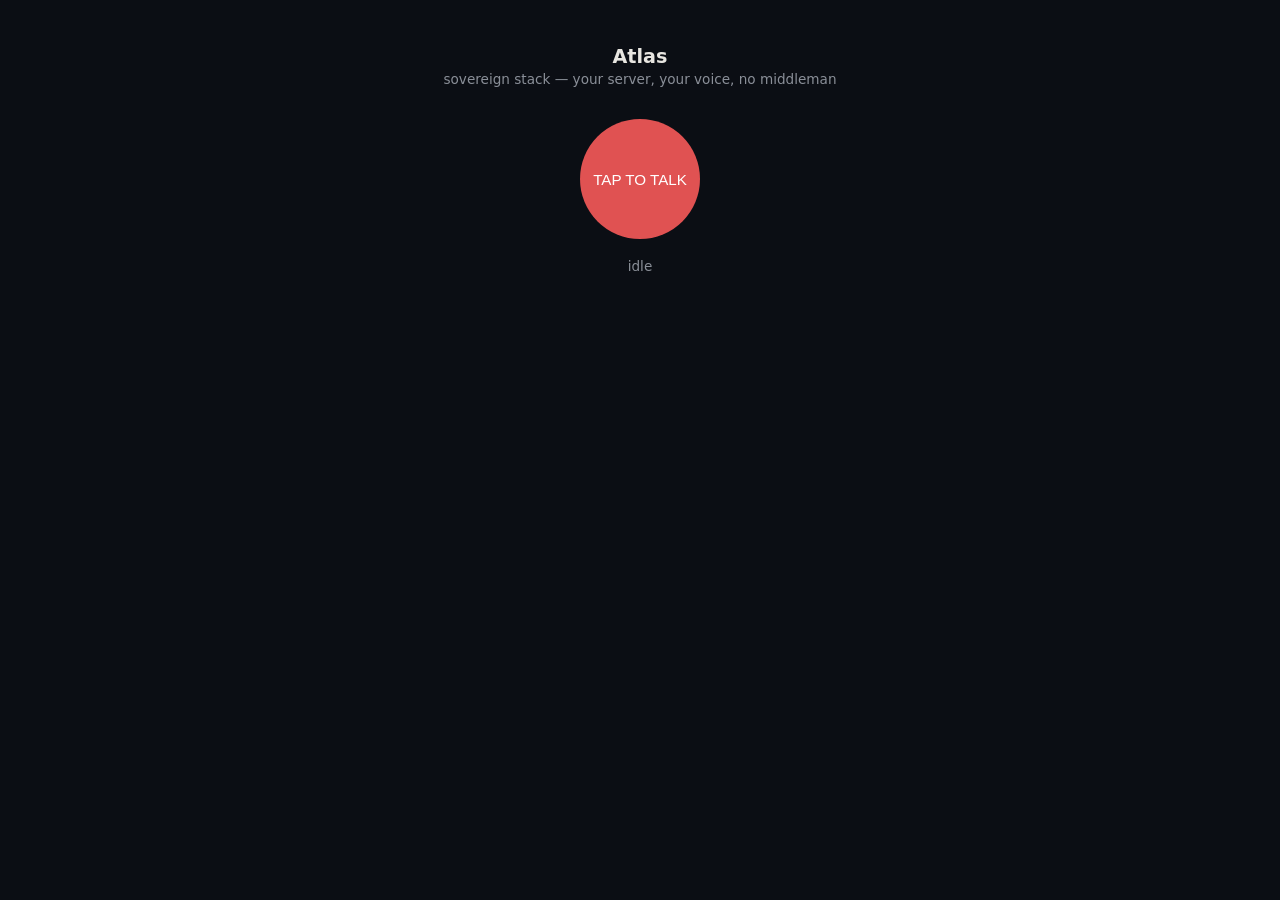
==== frontend/sovereign/index.html @ 8dc09a8e "Sovereign stack: LiveKit-free voice pipeline (STT scribe_v1 -> triage LLM -> guarded TTS), env-swapp" ====
<!doctype html>
<html lang="en">
<head>
<meta charset="utf-8"/>
<meta name="viewport" content="width=device-width, initial-scale=1"/>
<title>Atlas — Sovereign</title>
<style>
  body{font-family:-apple-system,system-ui,sans-serif;background:#0b0e14;color:#e8e6e1;margin:0;display:flex;flex-direction:column;align-items:center;padding:2rem;min-height:90vh}
  h1{font-size:1.2rem;margin-bottom:.2rem}
  .sub{color:#8a8f98;font-size:.85rem;margin-bottom:2rem}
  #mic{width:120px;height:120px;border-radius:50%;border:none;background:#e05252;color:#fff;font-size:.95rem;cursor:pointer;box-shadow:0 0 0 0 rgba(224,82,82,.5);transition:transform .15s}
  #mic.rec{background:#8a2be2;transform:scale(1.08);animation:pulse 1.2s infinite}
  @keyframes pulse{70%{box-shadow:0 0 0 18px rgba(224,82,82,0)}}
  #status{margin:1.2rem 0;color:#8a8f98;font-size:.85rem;min-height:1.2em}
  #out{max-width:560px;width:100%}
  .msg{background:#131722;border-radius:10px;padding:.9rem 1.1rem;margin:.5rem 0;font-size:.95rem;line-height:1.45}
  .you{border-left:3px solid #4a8fe7}.atlas{border-left:3px solid #e05252}
  audio{width:100%;margin-top:.6rem}
</style>
</head>
<body>
<h1>Atlas</h1>
<div class="sub">sovereign stack — your server, your voice, no middleman</div>
<button id="mic">TAP TO&nbsp;TALK</button>
<div id="status">idle</div>
<div id="out"></div>
<script>
const mic=document.getElementById('mic'),status=document.getElementById('status'),out=document.getElementById('out');
let media=null,rec=null,chunks=[],busy=false;
mic.onclick=async()=>{
  if(busy)return;
  if(rec&&rec.state==='recording'){rec.stop();return;}
  try{
    if(!media)media=await navigator.mediaDevices.getUserMedia({audio:true});
    chunks=[];
    rec=new MediaRecorder(media);
    rec.ondataavailable=e=>chunks.push(e.data);
    rec.onstop=()=>send(chunks);
    rec.start();mic.classList.add('rec');mic.textContent='TAP TO&nbsp;SEND';status.textContent='listening…';
  }catch(e){status.textContent='mic blocked: '+e.message;}
};
async function send(chunks){
  mic.classList.remove('rec');mic.innerHTML='TAP TO&nbsp;TALK';busy=true;
  status.textContent='thinking…';
  const fd=new FormData();
  fd.append('audio',new Blob(chunks,{type:'audio/webm'}),'utterance.webm');
  try{
    const r=await fetch('/api/turn',{method:'POST',body:fd});
    const j=await r.json();
    if(j.error){status.textContent='error: '+j.error;}
    else{
      add('you',j.transcript||'(no transcript)');
      add('atlas',j.reply);
      status.textContent='';
      if(j.audio_b64){
        const a=new Audio('data:audio/mp3;base64,'+j.audio_b64);
        a.play().catch(()=>{});
      }
    }
  }catch(e){status.textContent='server error: '+e;}
  busy=false;
}
function add(who,text){
  const d=document.createElement('div');d.className='msg '+who;
  d.textContent=(who==='you'?'You: ':'Atlas: ')+text;
  out.prepend(d);
}
</script>
</body>
</html>
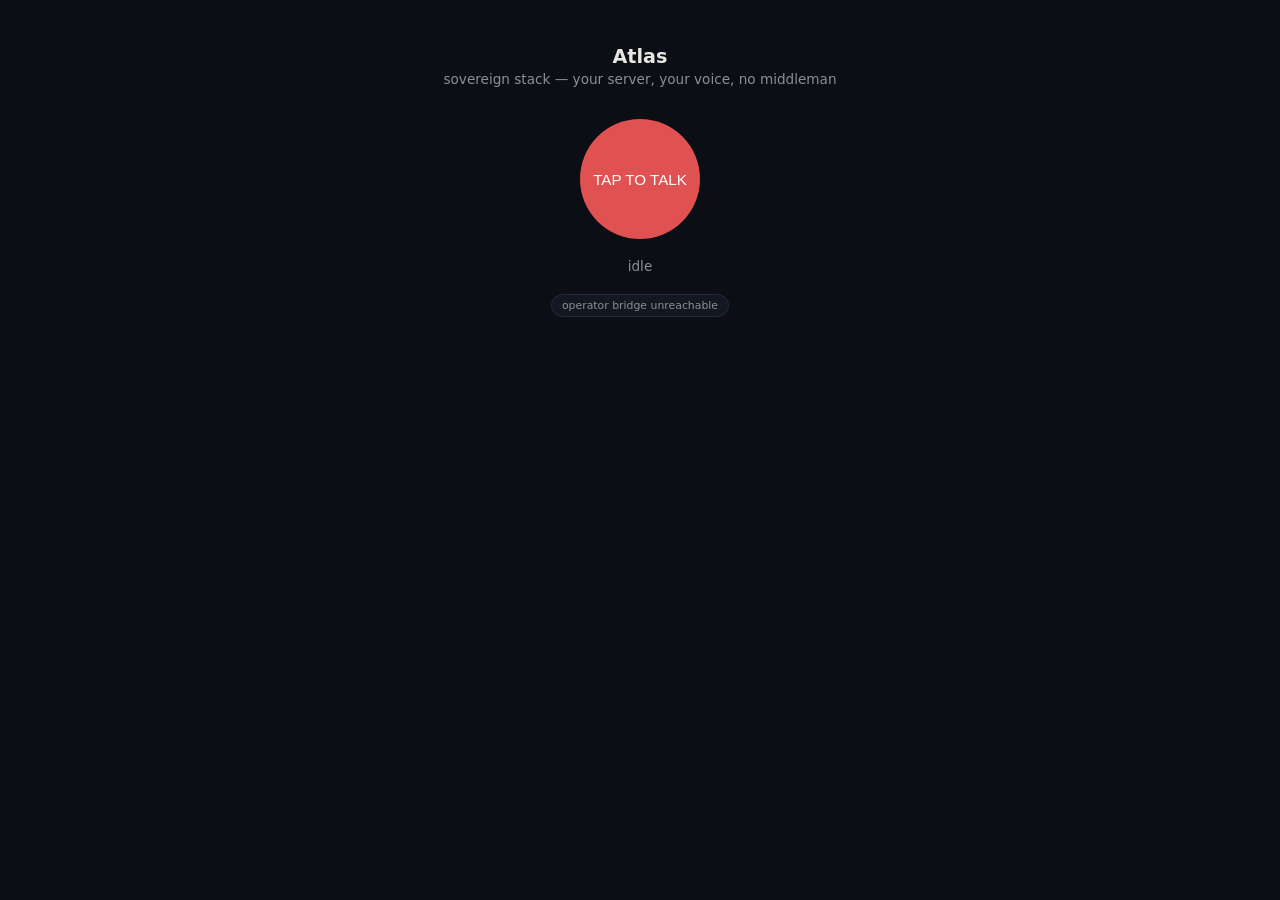
==== commit 523ddf57: "Operator bridge: expose machine-side connectors to the voice loop <<OPERATOR>>{"tool","args","confir" ====
--- a/frontend/sovereign/index.html
+++ b/frontend/sovereign/index.html
@@ -13,6 +13,9 @@
   @keyframes pulse{70%{box-shadow:0 0 0 18px rgba(224,82,82,0)}}
   #status{margin:1.2rem 0;color:#8a8f98;font-size:.85rem;min-height:1.2em}
   #out{max-width:560px;width:100%}
+  #ops{display:flex;gap:.4rem;flex-wrap:wrap;justify-content:center;max-width:560px;margin-bottom:1.2rem}
+  #ops span{background:#131722;border:1px solid #232a3a;color:#8a8f98;font-size:.68rem;padding:.25rem .6rem;border-radius:999px}
+  #ops span.live{color:#4ad295;border-color:#1f4d38}
   .msg{background:#131722;border-radius:10px;padding:.9rem 1.1rem;margin:.5rem 0;font-size:.95rem;line-height:1.45}
   .you{border-left:3px solid #4a8fe7}.atlas{border-left:3px solid #e05252}
   audio{width:100%;margin-top:.6rem}
@@ -23,6 +26,7 @@
 <div class="sub">sovereign stack — your server, your voice, no middleman</div>
 <button id="mic">TAP TO&nbsp;TALK</button>
 <div id="status">idle</div>
+<div id="ops">operator bridge…</div>
 <div id="out"></div>
 <script>
 const mic=document.getElementById('mic'),status=document.getElementById('status'),out=document.getElementById('out');
@@ -50,7 +54,7 @@
     if(j.error){status.textContent='error: '+j.error;}
     else{
       add('you',j.transcript||'(no transcript)');
-      add('atlas',j.reply);
+      add('atlas',j.reply+(j.operator?'  [operator: '+j.operator+']':''));
       status.textContent='';
       if(j.audio_b64){
         const a=new Audio('data:audio/mp3;base64,'+j.audio_b64);
@@ -65,6 +69,15 @@
   d.textContent=(who==='you'?'You: ':'Atlas: ')+text;
   out.prepend(d);
 }
+(async()=>{ // operator capability strip
+  const ops=document.getElementById('ops');
+  try{
+    const j=await(await fetch('/api/operator')).json();
+    ops.innerHTML=j.enabled
+      ? j.capabilities.map(c=>`<span class="${c.mutates?'':'live'}">${c.tool}${c.mutates?' *':''}</span>`).join('')
+      : '<span>operator bridge off</span>';
+  }catch(e){ops.innerHTML='<span>operator bridge unreachable</span>';}
+})();
 </script>
 </body>
 </html>
